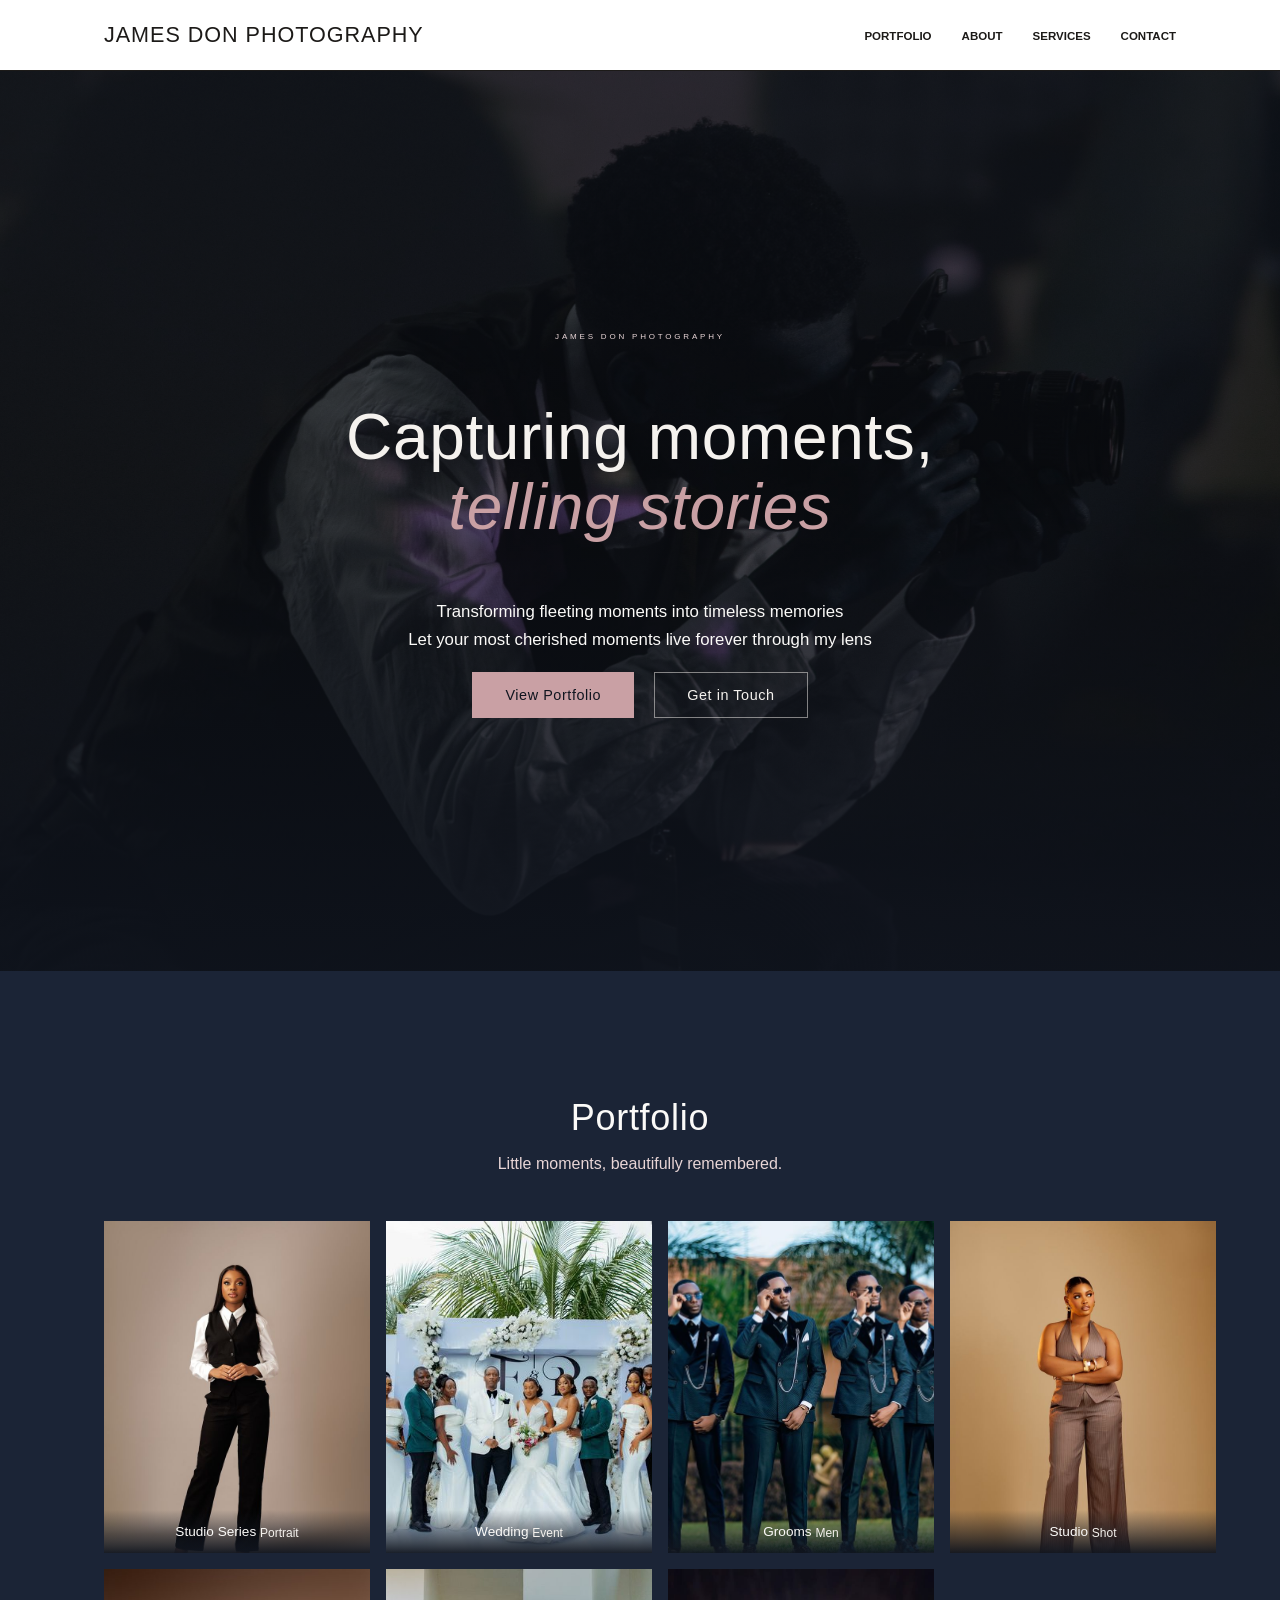
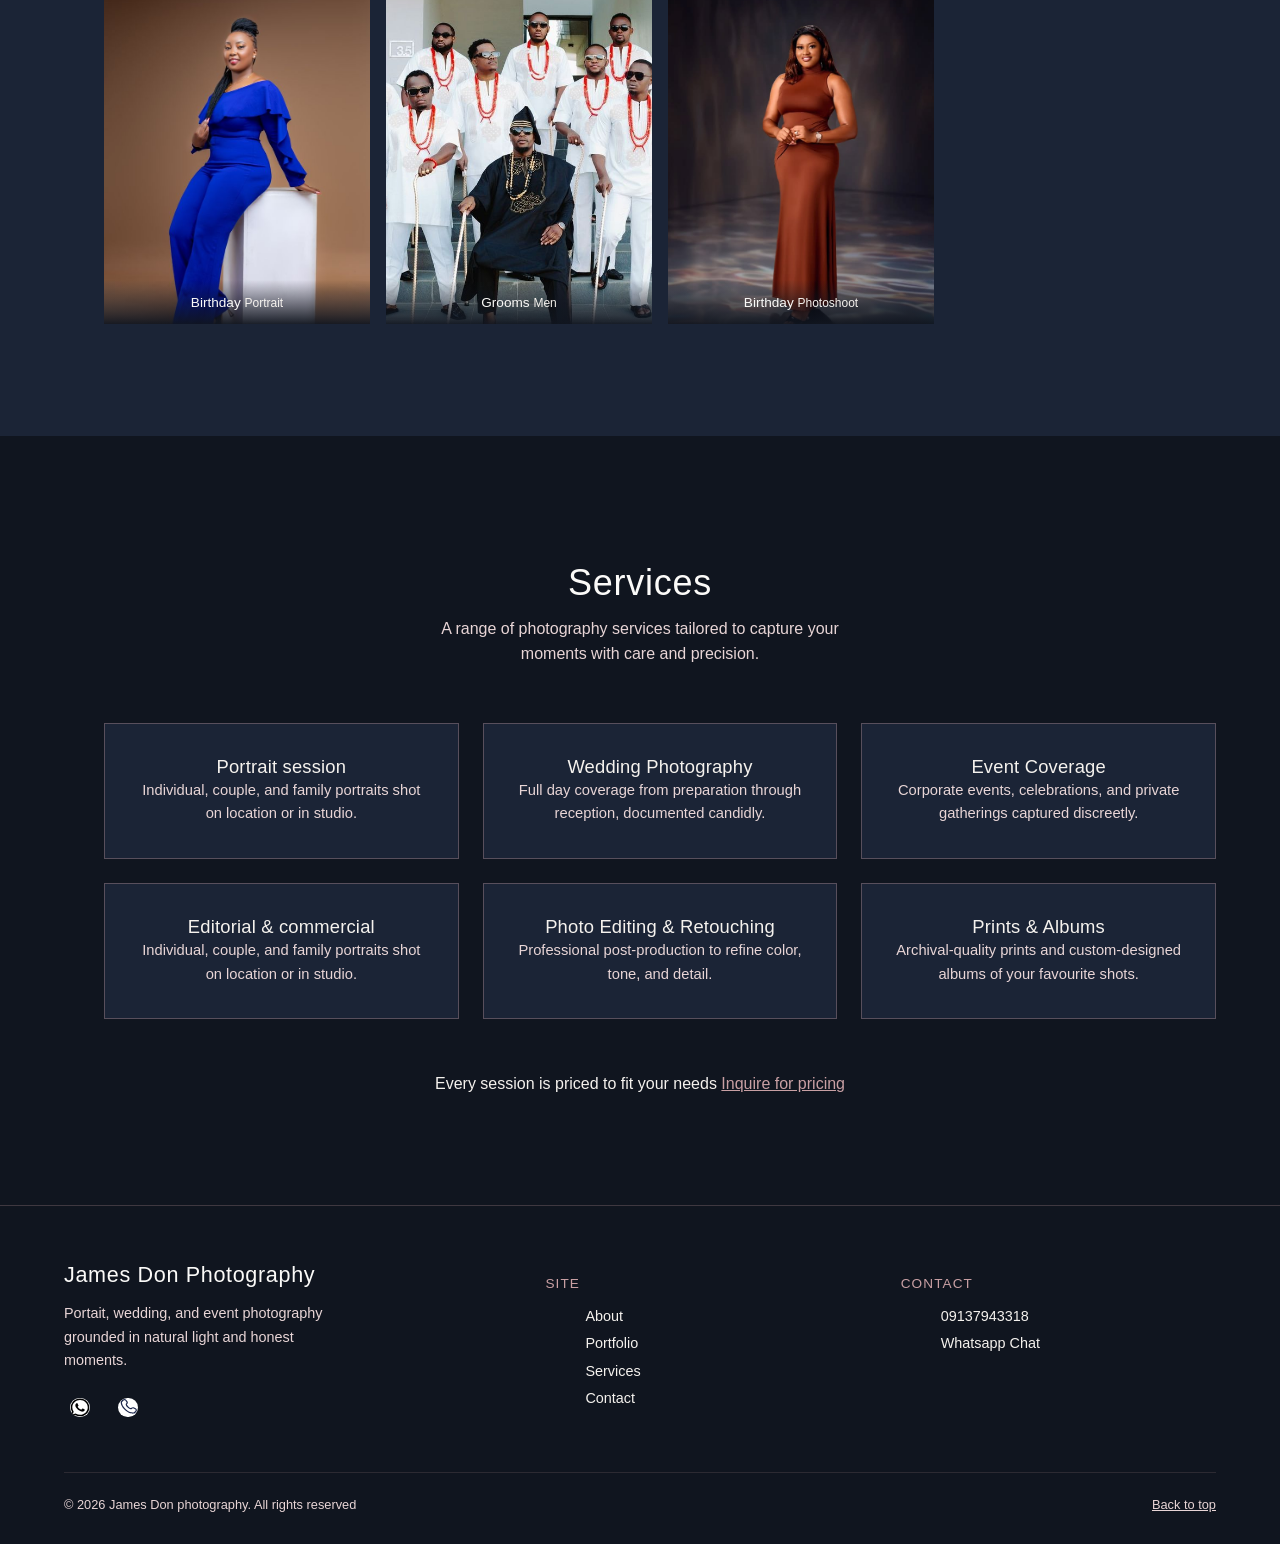
==== index.html @ 01edaf46 "photography UI" ====
<!doctype html>
<html lang="en">
  <head>
    <meta charset="UTF-8" />
    <meta name="viewport" content="width=device-width, initial-scale=1.0" />
    <title>James don Photography</title>
    <link rel="stylesheet" href="styles.css" />
  </head>
  <body>
    <header>
      <nav class="navbar">
        <a href="index.html" class="logo nav-branding">James Don Photography</a>
        <ul class="nav-menu">
          <li class="nav-item">
            <a href="portfolio.html" class="nav-link">Portfolio</a>
          </li>
          <li class="nav-item">
            <a href="About.html" class="nav-link">About</a>
          </li>
          <li class="nav-item">
            <a href="services.html" class="nav-link">Services</a>
          </li>
          <li class="nav-item">
            <a href="contact.html" class="nav-link">Contact</a>
          </li>
        </ul>

        <div class="hamburger">
          <span class="bar"></span>
          <span class="bar"></span>
          <span class="bar"></span>
        </div>
      </nav>
    </header>

    <section id="hero">
      <div
        class="hero-bg"
        role="img"
        aria-label="Black and white portrait photography, dramatic natural light"
      ></div>
      <div class="hero-overlay"></div>

      <p class="hero-eyebrow">James Don Photography</p>
      <h1 class="hero-title">
        Capturing moments, <br />
        <em>telling stories</em>
      </h1>
      <p class="hero-subtitle">
        Transforming fleeting moments into timeless memories <br />
        Let your most cherished moments live forever through my lens
      </p>

      <div class="hero-actions">
        <a class="hero-btn primary" href="#portfolio">View Portfolio</a>
        <a class="hero-btn secondary" href="contact.html">Get in Touch</a>
      </div>
    </section>

    <section id="portfolio">
      <h2 class="portfolio-heading">Portfolio</h2>
      <p class="portfolio-subhead">
        Little moments, beautifully remembered.
      </p>

      <ul class="gallery">
        <li data-category="portrait">
          <img src="images/female portrait.jpg" alt="ehehheeh" />
          <div class="caption">Studio Series <span>Portrait</span></div>
        </li>

        <li data-category="event">
          <img src="images/wedding.jpg" alt="Wedding Event" />
          <div class="caption">Wedding <span>Event</span></div>
        </li>

        <li data-category="landscape">
          <img src="images/groomss.jpg" alt="grooms photo" />
          <div class="caption">Grooms <span>Men</span></div>
        </li>

        <li data-category="event">
          <img src="images/portrait.jpg" alt="Studio Shot" />
          <div class="caption">Studio <span>Shot</span></div>
        </li>

        <li data-category="portait">
          <img src="images/birthday portrait.jpg" alt="ehehheeh" />
          <div class="caption">Birthday <span>Portrait</span></div>
        </li>

        <li data-category="landscape">
          <img src="images/wedding grooms.jpg" alt="wedding" />
          <div class="caption">Grooms <span>Men</span></div>
        </li>

        <li data-category="landscape">
          <img src="images/portraits.jpg" alt="Birthday photoshoot" />
          <div class="caption">Birthday <span>Photoshoot</span></div>
        </li>

        <!-- <li data-category="portait">
                <img src="images/wedding photoshoot.jpg" alt="ehehheeh">
                <div class="caption">Wedding <span>Photoshoot</span></div>
            </li> -->
      </ul>
    </section>

    <section id="services">
      <h2 class="services-heading">Services</h2>
      <p class="services-subhead">
        A range of photography services tailored to capture your moments with
        care and precision.
      </p>

      <ul class="services-list">
        <li>
          <div class="service-title">Portrait session</div>
          <div class="service-desc">
            Individual, couple, and family portraits shot on location or in
            studio.
          </div>
        </li>
        <li>
          <div class="service-title">Wedding Photography</div>
          <div class="service-desc">
            Full day coverage from preparation through reception, documented
            candidly.
          </div>
        </li>
        <li>
          <div class="service-title">Event Coverage</div>
          <div class="service-desc">
            Corporate events, celebrations, and private gatherings captured
            discreetly.
          </div>
        </li>
        <li>
          <div class="service-title">Editorial &amp; commercial</div>
          <div class="service-desc">
            Individual, couple, and family portraits shot on location or in
            studio.
          </div>
        </li>
        <li>
          <div class="service-title">Photo Editing &amp; Retouching</div>
          <div class="service-desc">
            Professional post-production to refine color, tone, and detail.
          </div>
        </li>
        <li>
          <div class="service-title">Prints &amp; Albums</div>
          <div class="service-desc">
            Archival-quality prints and custom-designed albums of your favourite
            shots.
          </div>
        </li>
      </ul>
      <p class="services-cta">
        Every session is priced to fit your needs
        <a href="contact.html">Inquire for pricing</a>
      </p>
    </section>

    <footer>
      <div class="footer-inner">
        <div class="footer-brand">
          <div class="brand-name">James Don Photography</div>
          <p>
            Portait, wedding, and event photography grounded in natural light
            and honest moments.
          </p>
          <div class="footer-social">
            <a href="https://wa.me/2347053074378" aria-label="Whatsapp">
              <img src="images/whatsapp-svgrepo-com.svg" alt="" />
            </a>
            <a href="tel:+07053074378" aria-label="Phone number">
              <img src="images/phone-svgrepo-com.svg" alt="" />
            </a>
          </div>
        </div>

        <nav class="footer-col" aria-label="Site sections">
          <h3>Site</h3>
          <ul>
            <li><a href="About.html">About</a></li>
            <li><a href="portfolio.html">Portfolio</a></li>
            <li><a href="services.html">Services</a></li>
            <li><a href="contact.html">Contact</a></li>
          </ul>
        </nav>

        <div class="footer-col">
          <h3>Contact</h3>
          <ul>
            <li><a href="tel:+09137943318">09137943318</a></li>
            <li>
              <a href="#" target="_blank" rel="noopener noreferrer"
                >Whatsapp Chat</a
              >
            </li>
          </ul>
        </div>
      </div>

      <div class="footer-bottom">
        <span
          >&copy; <span id="year"></span> James Don photography. All rights
          reserved</span
        >
        <a href="#top">Back to top</a>
      </div>
    </footer>

    <script>
      document.getElementById("year").textContent = new Date().getFullYear();
    </script>

    <script src="index.js"></script>
  </body>
</html>
---- styles.css ----
:root {
    --ink: #1c1a18;
    --paper: #fbfaf8;
    --line: #1c1a18;
    --muted: #7a746c;
    --umber: #9c6b4a;
    --navy-deep:#10151f;
    --navy:#1b2436;
    --rose:#c9a0a4;
    --rose-soft:#e8d5d6;
    --cream:#f5f2ee;
}
* {
    box-sizing: border-box;
}
body {
    margin: 0;
    background: var(--paper);
    font-family: 'Helvetica Neue', Arial, Helvetica, sans-serif;
}


.navbar{
    min-height: 70px;
    width: 91%;
    max-width: 1120px;
     margin: 0 auto;
    display: flex;
    justify-content: space-between;
    align-items: center;
    padding: 0 24px;
}

.nav-menu{
    display: flex;
    justify-content: space-between;
    align-items: center;
    gap: 30px;
    list-style: none;
}

.nav-branding{
    letter-spacing: 0.06rem;
    text-decoration: none;
    font-size: 2rem;
    font-weight: 400;
    font-size: 1.35rem;
    color: #1c1a18;
    text-transform: uppercase;

}
.nav-link{
    transition: 0.7s ease;
    font-weight: bold;
    color: #1c1a18;
    text-decoration: none;
    text-transform: uppercase;
    font-size: 0.72rem;
    position: relative;
}
.nav-link:hover{
    color: #0056b3;
    
}

.hamburger{
    display: none;
    cursor: pointer;
}

.bar{
    display: block;
    width: 25px;
    height: 3px;
    margin: 5px auto;
    -webkit-transition: all 0.3s ease-in-out;
    transition: all 0.3s ease-in-out;
    background-color: black;
}

header{
    background: #fff;
    /* box-shadow: 0 2px 10px rgba(0,0,0,0.09); */
    border-bottom: 1px solid #1c1a18;
    position: sticky;
    top: 0;
    z-index: 1000;
}



@media (max-width: 600px) {
    .nav-menu .nav-link:hover{
    background: #9a9b9c0b;
    padding: 8px 300px;
}
    .hamburger{
        display: block;
    }
    .hamburger.active .bar:nth-child(2){
        opacity: 0;
    }
    .hamburger.active .bar:nth-child(1){
        transform: translateY(8px) rotate(45deg);
    }
    .hamburger.active .bar:nth-child(3){
        transform: translateY(-8px) rotate(-45deg);
    }
    .nav-menu{
       position:fixed;
       right: 400%;
       top: 55px;
       gap: 0;
       flex-direction: column;
       background-color: rgba(255, 255, 255, 0.5);
       width: 100%;
       text-align: center;
       transition: 0.3s; 
       backdrop-filter: blur(20px) ; 
       
        
    }
    .nav-link {
        margin-left: 300px;
        transition: 0.8s ease-in-out;
    }
    .nav-item{
        margin: 16px 0;
    }
    .nav-menu.active{
        left: 0;
    }
}

/* Hero section */
#hero {
    position: relative;
    min-height: 100vh;
    display: flex;
    flex-direction: column;
    justify-content: center;
    align-items: center;
    text-align: center;
    overflow: hidden;
    padding: 2rem;
  }

  .hero-bg {
    position: absolute;
    inset: 0;
    background-image: url(images/pexels-cottonbro-7618403.jpg);
    background-size: cover;
    background-position: center 25%;
    filter: brightness(0.55) sepia(0.2) hue-rotate(190deg) saturate(1.3);
    z-index: -2;
  }

  .hero-overlay {
    position: absolute;
    inset: 0;
    background: linear-gradient(
      180deg,
      rgba(16, 21, 31, 0.55) 0%,
      rgba(16, 21, 31, 0.35) 45%,
      rgba(16, 21, 31, 0.85) 100%
    );
    z-index: -1;
  }

  .hero-eyebrow {
    font-size: 0.5rem;
    letter-spacing: 0.35em;
    text-transform: uppercase;
    color: var(--rose-soft);
    
  }

  .hero-title {
    font-size: 4rem;
    max-width: 100%;
    font-weight: 400;
    line-height: 1.1;
    letter-spacing: 0.01em;
    color: var(--cream);
  }

  .hero-title em {
    font-style: italic;
    color: var(--rose);
  }

  .hero-subtitle {
    margin-top: 2px;
    font-size: 1.05rem;
    color: var(--paper);
    max-width: 50ch;
    line-height: 1.7;
    text-align: center;
  }

  .hero-actions {
    display: flex;
    gap: 1.25rem;
    flex-wrap: wrap;
    justify-content: center;
  }

  .hero-btn {
    display: inline-flex;
    align-items: center;
    padding: 0.9rem 2rem;
    font-size: 0.9rem;
    letter-spacing: 0.04em;
    text-decoration: none;
    transition: background-color 0.2s ease, color 0.2s ease, border-color 0.2s ease;
  }

  .hero-btn.primary {
    background: var(--rose);
    color: var(--navy-deep);
    border: 1px solid var(--rose);
  }

  .hero-btn.primary:hover,
  .hero-btn.primary:focus-visible {
    background: transparent;
    color: var(--cream);
  }

  .hero-btn.secondary {
    background: transparent;
    color: var(--cream);
    border: 1px solid rgba(245, 242, 238, 0.5);
  }

  .hero-btn.secondary:hover,
  .hero-btn.secondary:focus-visible {
    border-color: var(--cream);
    background: rgba(245, 242, 238, 0.08);
  }

  @keyframes bob {
    0%, 100% { transform: translateY(0); }
    50% { transform: translateY(6px); }
  }

  @media (max-width: 600px) {
    .hero-actions { 
        flex-direction: column; 
        width: 100%; 
        max-width: 280px; }
    .hero-btn { 
        justify-content: center; 
    }
    .hero-title {
        font-size: 2.75rem;
    }
  }

/* ABOUT SECTION */
.about {
    padding: 120px 80px;
    background-color: var(--paper);
}

.about-container {
    display: grid;
    grid-template-columns: 1fr 1fr;
    gap: 80px;
    max-width: 1200px;
    margin: 0 auto;
    align-items: center;
}
/* image side */
.about-image {
    width: 100%;
    
}
.about-image img {
    width: 100%;
    height: 900px;
    display: block;
    object-fit: cover;
    aspect-ratio: 4/5;
    background-color: #e5e1db;
}
/* text */
.about-text {
    display: flex;
    flex-direction: column;
    align-items: flex-start;
}
.section-label {
    font-size: 0.75rem;
    letter-spacing: 3px;
    text-transform: uppercase;
    color: #9a9a9a;
    margin-bottom: 16px;
}
.about-text h2 {
    font-family: 'Fraunces', Georgia, 'Times New Roman', Times, serif;
    font-size: 2.75rem;
    font-weight: 400;
    color: var(--ink);
    line-height: 1.2;
    margin-bottom: 28px;
}
.about-text h2 em {
    font-style: italic;
    color: var(--umber);
    font-weight: 400;
}
.about-bio {
    font-size: 1rem;
    line-height: 1.8;
    color: var(--line);
    margin-bottom: 20px;
    max-width: 480px;
}
.btn-outline {
    display: inline-block;
    margin-top: 16px;
    padding: 14px 32px;
    border: 1px solid #3a4a63;
    font-size: 0.85rem;
    letter-spacing: 2px;
    text-transform: uppercase;
    text-decoration: none;
    transition: background-color 0.3s ease, color 0.3s ease;
}
.btn-outline:hover {
    background-color: #3a4a63;
    color: #fdfcfa;
}
@media (max-width: 900px) {
     .about{
        padding: 80px 32px;
     }
     .about-container {
        grid-template-columns: 1fr;
        gap: 40px;
     }
     .about-text h2 {
        font-size: 2.2rem;
     }
}



/* PORTFOLIO SECTION */

#portfolio {
    padding: 6rem 5vw;
    max-width: 1400px;
    margin: 0 auto;
    background: var(--navy);
    text-align: center;
}
.portfolio-heading {
    font-size: 2.25rem;
    font-weight: 400;
    letter-spacing: 0.02em;
    margin-bottom: 0.05rem;
    color: var(--paper);
}
.portfolio-subhead {
    color: var(--rose-soft);
    font-size: 1rem;
    margin-bottom: 3rem;
    text-align: center;
}
.gallery {
    display: grid;
    grid-template-columns: repeat(4, 1fr);
    gap: 1rem;
    list-style: none;
}
.gallery li {
    position: relative;
    overflow: hidden;
    background: var(--navy-deep);
}
.gallery img {
    width: 100%;
    height: 110%;
    object-fit: cover;
    display: block;
}

.gallery .caption {
    position: absolute;
    inset: auto 0 0 0;
    padding: 0.85rem 1rem;
    font-size: 0.85rem;
    color: var(--paper);
    background: linear-gradient(to top, rgba(16,21,31,0.95), transparent);
}
.gallery .caption span {
    display: inline-block;
    color: var(--cream);
    font-size: 0.75rem;
    margin-top: 0.15rem;
}
@media (max-width: 900px) {
    .gallery {
        margin-right:30px;
        grid-template-columns: repeat(1, 1fr);
        
    }
    
}


/* CONTACT SECTION */
#contact {
    color: var(--cream);
    padding: 6rem 5vw;
    max-width: 1400px;
    margin: 0 auto;
    text-align: center;
    background: var(--navy-deep);
}
.contact-heading {
    font-size: 2.25rem;
    font-weight: 400;
    letter-spacing: 0.2em;
    margin-bottom: 0.75rem;
}
.contact-subhead {
    color: var(--rose-soft);
    font-size: 1rem;
    max-width: 50ch;
    margin: 0 auto 3rem;
    line-height: 1.6;
}
address {
    font-style:normal;
    display: flex;
    justify-content: center;
    gap: 1.35rem;
    flex-wrap: wrap;
}
address img {
    width: 1.5rem;
    height: 1.5rem;
    flex-shrink: 0;
    background: #fff;
    border-radius: 10px;
}
.contact-link {
    display: inline-flex;
    align-items: center;
    gap: 0.6rem;
    padding: 0.9rem 1.75rem;
    text-decoration: none;
    font-size: 0.95rem;
    letter-spacing: 0.01em;
    border: 1px solid var(--rose);
    color: var(--cream);
    background: transparent;
    transition: background-color 0.2s ease, color 0.2s ease;
}
.contact-link:hover,
.contact-link:focus-visible {
    background: var(--rose);
    color: var(--navy-deep);
}
.contact-link:focus-visible {
    outline: 2px solid var(--cream);
}
.contact-link.whatsapp {
    border-color: var(--rose);
}

@media (max-width: 600px)  {
    address {
        flex-direction: column;
        align-items: stretch;
    }
    .contact-link {
        justify-content: center;
    }
}

/* SERVICES SESSION */
#services {
    background: var(--navy-deep);
    padding: 6rem 5vw;
    max-width: 1400px;
    margin: 0 auto;
    text-align: center;
}
.services-heading {
    color: var(--paper);
    font-size: 2.25rem;
    font-weight: 400;
    letter-spacing: 0.02em;
    margin-bottom: 0.75rem;
}
.services-subhead {
    color: var(--rose-soft);
    font-size: 1rem;
    max-width: 50ch;
    margin: 0 auto 3.5rem;
    line-height: 1.6;
}
.services-list {
    list-style: none;
    display: grid;
    grid-template-columns: repeat(3, 1fr);
    gap: 1.5rem;
    text-align: center;
}
.services-list li {
    border: 1px solid rgba(201, 160, 164, 0.35);
    padding: 2rem 1.75rem;
    background: var(--navy);
    transition: border-color 0.2s ease;
}
.services-list li:hover {
    border-color: var(--rose);
}
.service-title {
    font-size: 1.15rem;
    font-weight: 400;
    color: var(--cream);
    margin-bottom: 0.06rem;
    letter-spacing: 0.01em;
}
.service-desc {
    font-size: 0.92rem;
    color: var(--rose-soft);
    line-height: 1.6;
}
.services-cta {
    margin-top: 3.5rem;
    font-size: 1rem;
    color: var(--cream);
}
.services-cta a {
    color: var(--rose);
    padding-bottom: 1px;
}
.services-cta a:hover,
.services-cta a:focus-visible {
    color: var(--cream);
    border-color: var(--cream);
    text-decoration: none;
}

@media (max-width:600px) {
    .services-list {
        grid-template-columns: 1fr;
    }
    #services {
        text-align: center;
    }
    .services-list {
        text-align: left;
    }
}


/* FOOTER */
footer {
    background: var(--navy-deep);
    border-top: 1px solid rgba(201, 160, 164, 0.25);
    padding: 3.5rem 5vw 2rem;
}
.footer-inner {
    max-width: 1200px;
    margin: 0 auto;
    display: grid;
    grid-template-columns: 1.4fr 1fr 1fr;
    gap: 2.5rem;
}
.footer-brand .brand-name {
    color: var(--paper);
    font-size: 1.35rem;
    letter-spacing: 0.03em;
    margin-bottom: 0.75rem;
}
.footer-brand p {
    color: var(--rose-soft);
    font-size: 0.9rem;
    line-height: 1.6;
    max-width: 34ch;
}

.footer-col h3 {
    font-size: 0.85rem;
    text-transform: uppercase;
    letter-spacing: 0.08em;
    font-weight: 400;
    color: var(--rose);
    margin-bottom: 1rem;
}
.footer-col ul {
    list-style: none;
    text-align: left;
}
.footer-col li + li {
    margin-top: 0.6rem;
}
.footer-col a {
    color: var(--cream);
    text-decoration: none;
    font-size: 0.9rem;
}
.footer-col a:hover,
.footer-col a:focus-visible {
    color: var(--rose);
}
.footer-social {
    display: flex;
    gap: 1rem;
    margin-top: 1.25rem;
}
.footer-social a {
    display: inline-flex;
    align-items: center;
    justify-content: center;
    width: 2rem;
    height: 2rem;
    /* border: 1px solid rgba(201, 160, 164, 0.35); */
    color: var(--cream);
    transition: border-color 0.2s ease, color 0.2s ease;
}
.footer-social a:hover,
.footer-social a:focus-visible {
    border-color: var(--rose);
    color: var(--rose);
}
.footer-social img {
    background: #fff;
    border-radius: 10px;
    width: 1.2rem;
    height: 1.2rem;
}
.footer-bottom {
    max-width: 1200px;
    margin: 3rem auto 0;
    padding-top: 1.5rem;
    border-top: 1px solid rgba(201, 160, 164, 0.15);
    display: flex;
    justify-content: space-between;
    align-items: center;
    flex-wrap: wrap;
    gap: 1rem;
    font-size: 0.8rem;
    color: var(--rose-soft);
}
.footer-bottom a {
    color: var(--rose-soft);
}

@media (max-width:600px) {
    .footer-inner {
        grid-template-columns: 1fr;
    }
    .footer-bottom {
        justify-content: center;
        text-align: center;
    }
}
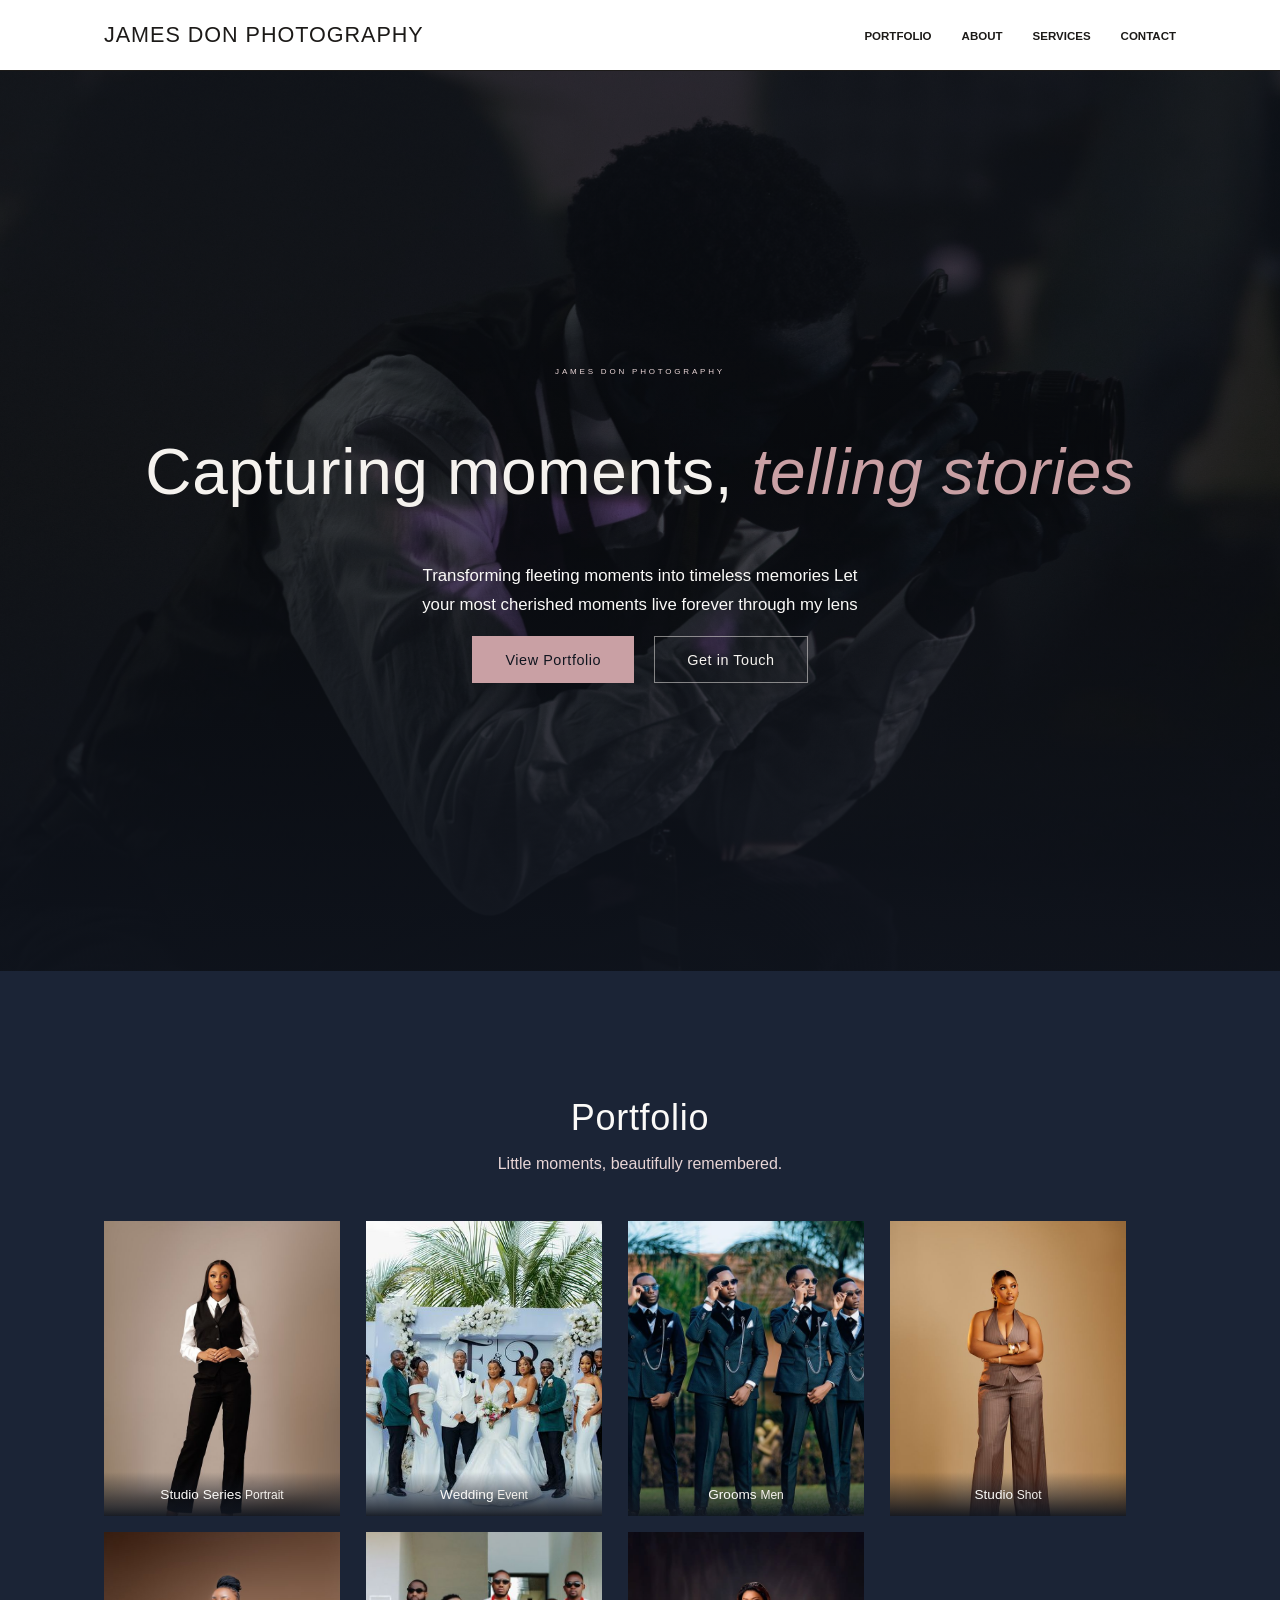
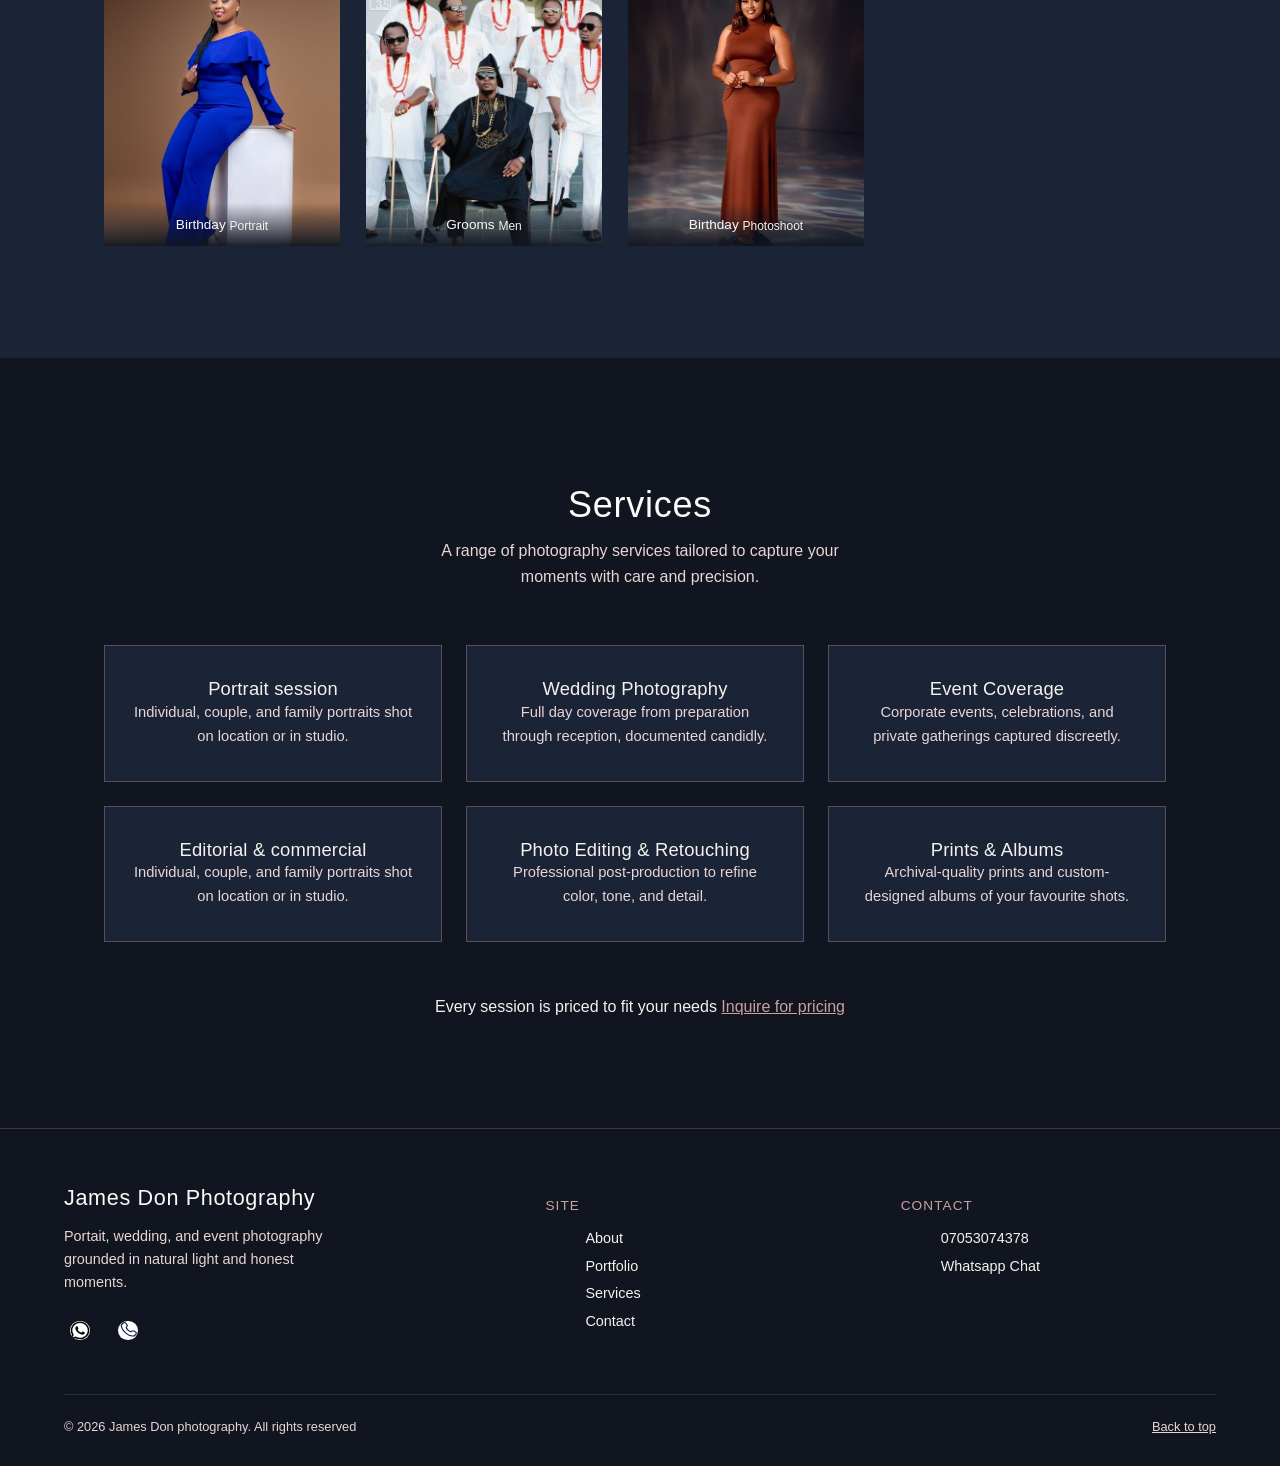
==== commit 00bfe24a: "Updated Mobile Responsiveness" ====
--- a/index.html
+++ b/index.html
@@ -43,11 +43,10 @@
 
       <p class="hero-eyebrow">James Don Photography</p>
       <h1 class="hero-title">
-        Capturing moments, <br />
-        <em>telling stories</em>
+        Capturing moments, <em>telling stories</em>
       </h1>
       <p class="hero-subtitle">
-        Transforming fleeting moments into timeless memories <br />
+        Transforming fleeting moments into timeless memories
         Let your most cherished moments live forever through my lens
       </p>
 
@@ -73,7 +72,6 @@
           <img src="images/wedding.jpg" alt="Wedding Event" />
           <div class="caption">Wedding <span>Event</span></div>
         </li>
-
         <li data-category="landscape">
           <img src="images/groomss.jpg" alt="grooms photo" />
           <div class="caption">Grooms <span>Men</span></div>
@@ -193,9 +191,9 @@
         <div class="footer-col">
           <h3>Contact</h3>
           <ul>
-            <li><a href="tel:+09137943318">09137943318</a></li>
+            <li><a href="tel:+2347053074378">07053074378</a></li>
             <li>
-              <a href="#" target="_blank" rel="noopener noreferrer"
+              <a href="https://wa.me/2347053074378" target="_blank" rel="noopener noreferrer"
                 >Whatsapp Chat</a
               >
             </li>
--- a/styles.css
+++ b/styles.css
@@ -42,9 +42,8 @@
 .nav-branding{
     letter-spacing: 0.06rem;
     text-decoration: none;
-    font-size: 2rem;
-    font-weight: 400;
     font-size: 1.35rem;
+    font-weight: 400;
     color: #1c1a18;
     text-transform: uppercase;
 
@@ -86,10 +85,22 @@
     top: 0;
     z-index: 1000;
 }
+@media (max-width: 400px) {
+    .nav-branding {
+        font-size: 3rem;
+    }
+    .nav-menu {
+        padding: 5px;
+    }
+}
+
 
 
 
 @media (max-width: 600px) {
+    .nav-branding {
+       font-size: 0.7rem; 
+    }
     .nav-menu .nav-link:hover{
     background: #9a9b9c0b;
     padding: 8px 300px;
@@ -257,6 +268,19 @@
     }
   }
 
+  @media (max-width: 400px) {
+    .hero-title {
+        font-size: 4rem;
+    }
+    .hero-title em {
+        font-size: 3rem;
+    }
+    .hero-subtitle {
+        max-width: 300px;
+        text-align: center;
+    }
+  }
+
 /* ABOUT SECTION */
 .about {
     padding: 120px 80px;
@@ -373,11 +397,13 @@
     display: grid;
     grid-template-columns: repeat(4, 1fr);
     gap: 1rem;
+    margin-right:5rem;
     list-style: none;
 }
 .gallery li {
     position: relative;
     overflow: hidden;
+    margin-right:10px;
     background: var(--navy-deep);
 }
 .gallery img {
@@ -401,6 +427,19 @@
     font-size: 0.75rem;
     margin-top: 0.15rem;
 }
+/* @media (max-width:400px) {
+    .gallery li {
+        margin-right: 12px;
+    }
+} */
+
+/* @media (max-width:600px) {
+    .gallery li {
+        margin-right: 40px;
+        background-color: red;
+    }
+} */
+
 @media (max-width: 900px) {
     .gallery {
         margin-right:30px;
@@ -510,6 +549,7 @@
     grid-template-columns: repeat(3, 1fr);
     gap: 1.5rem;
     text-align: center;
+    margin-right: 50px;
 }
 .services-list li {
     border: 1px solid rgba(201, 160, 164, 0.35);
